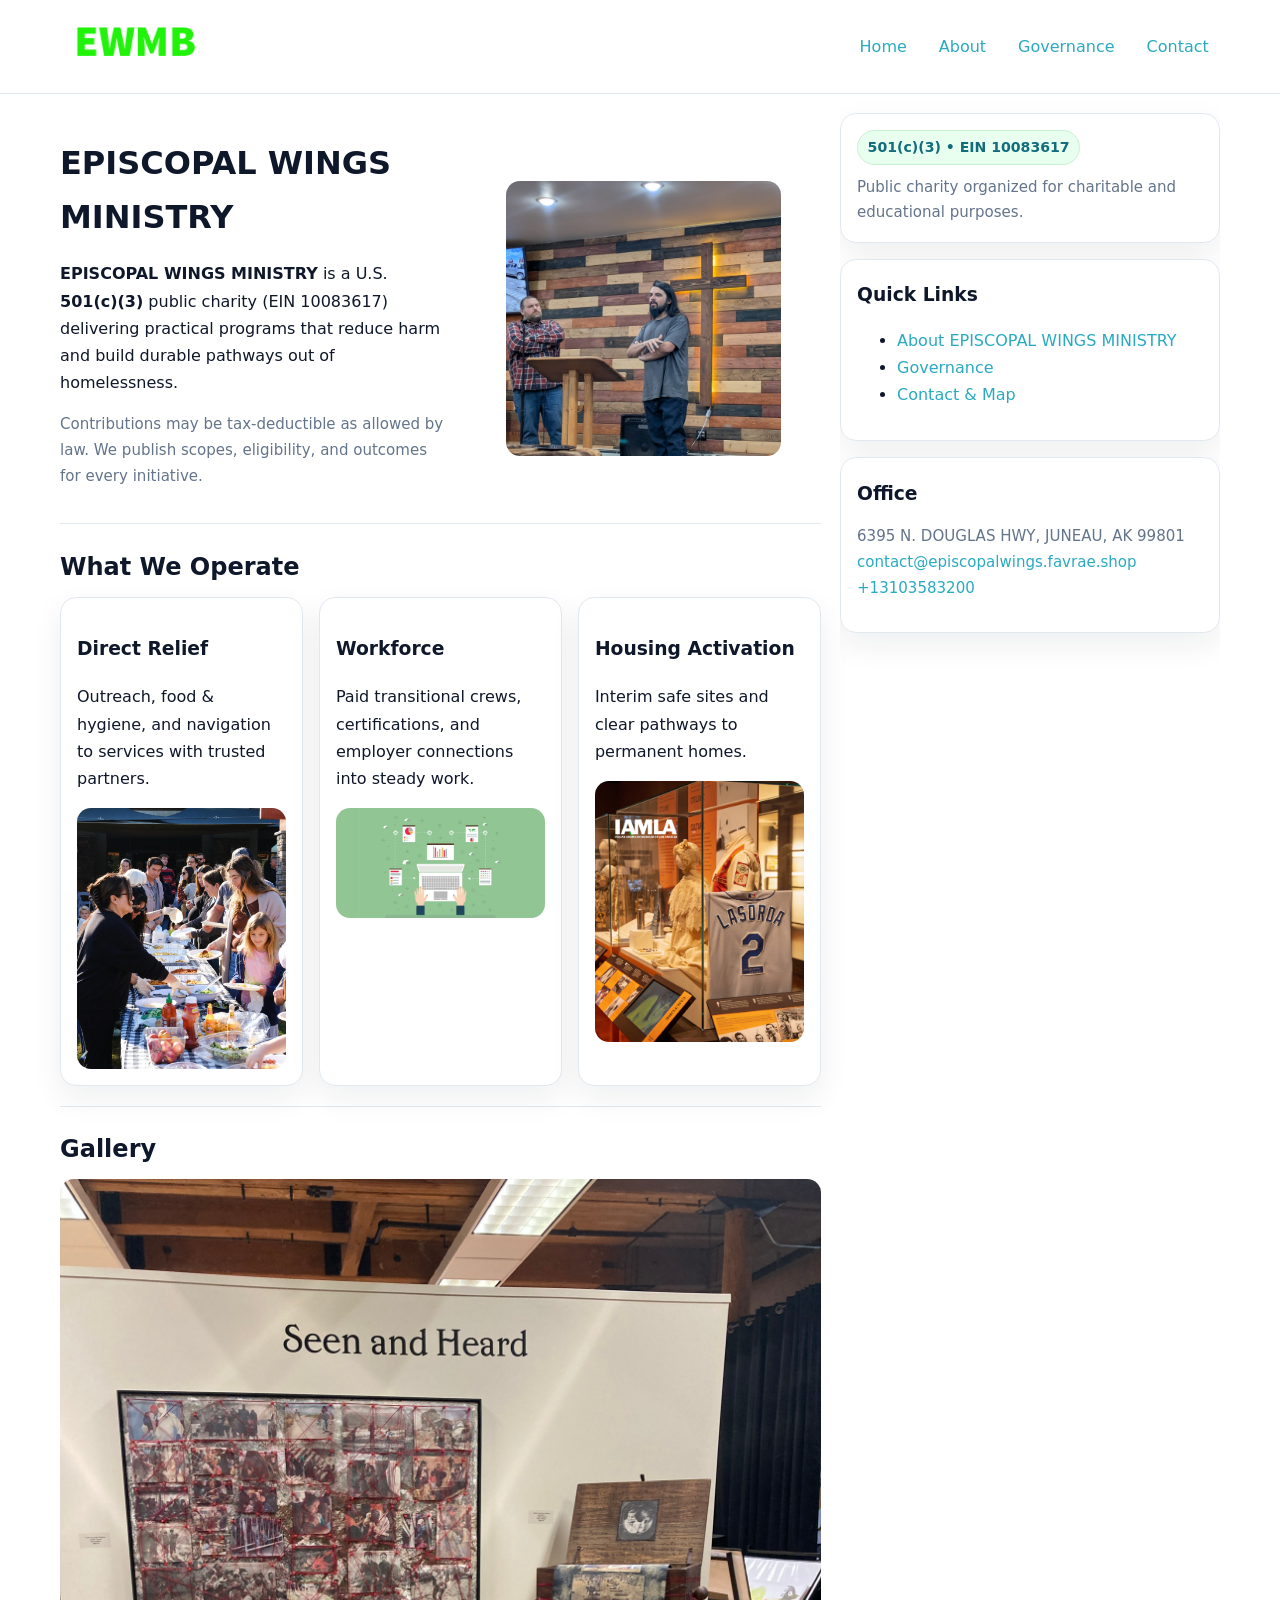
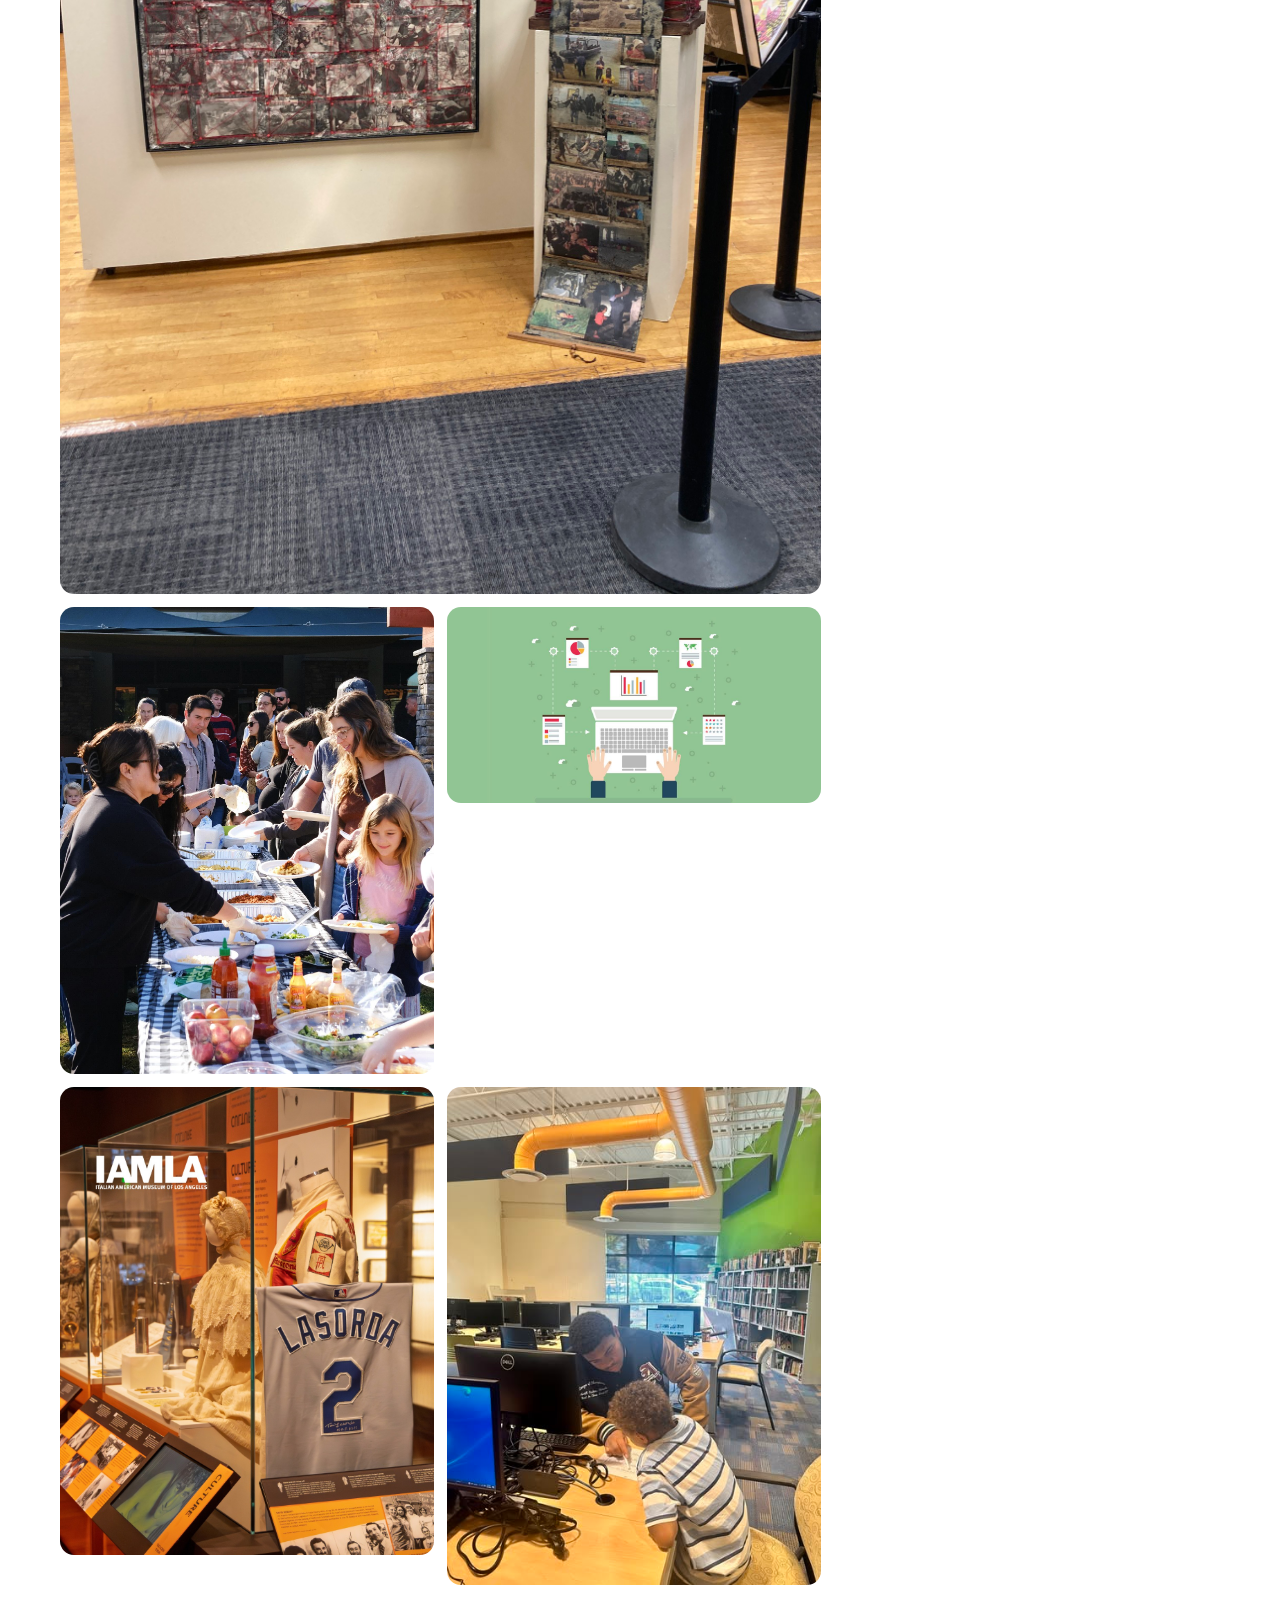
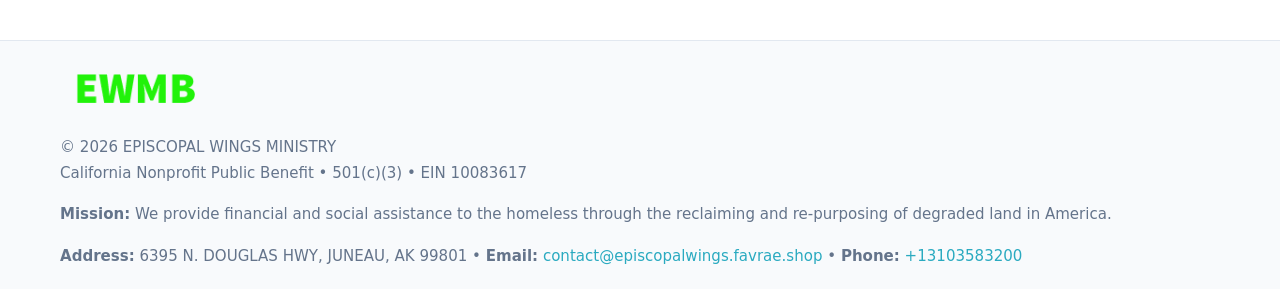
==== index.html @ 58f58755 "Initial commit" ====
<!doctype html>
<html lang="en">
<head>
<meta charset="utf-8"/><meta name="viewport" content="width=device-width,initial-scale=1"/>
<title>EPISCOPAL WINGS MINISTRY – Nonprofit • 2025</title>
<link rel="stylesheet" href="assets/styles.css"/><link rel="icon" href="images/logo.png">
<meta name="data-ein" content="10083617"><meta name="data-name" content="EPISCOPAL WINGS MINISTRY">
<meta name="data-email" content="contact@episcopalwings.favrae.shop"><meta name="data-phone" content="+13103583200">
<meta name="data-address" content="6395 N. DOUGLAS HWY, JUNEAU, AK 99801"><meta name="data-map" content="6395+N+DOUGLAS+HWY,+JUNEAU,+AK+99801">
  <meta name="description" content="We are a 501(c)(3) organization advancing community services, education, and direct relief through transparent programs, local partnerships, and measurable outcomes.">
</head>
<body>
<div style="position:absolute;left:-9999px;top:-9999px;opacity:0" data-uniq="{{UNIQUE_BLOB}}">
  <span>We are a 501(c)(3) organization advancing community services, education, and direct relief through transparent programs, local partnerships, and measurable outcomes.</span><svg width="12" height="12" viewBox="0 0 12 12" xmlns="http://www.w3.org/2000/svg"><circle cx="6" cy="6" r="5" fill="#2b6cb0"/></svg><img src="images/education.jpg" width="1" height="1" alt="" loading="lazy"/>
</div>

<header>
  <div class="header-wrap">
    <a href="index.html"><img src="images/logo.png" alt="EPISCOPAL WINGS MINISTRY logo" style="width:150px"></a>
    <nav><a class="active" href="index.html">Home</a><a href="about.html">About</a><a href="governance.html">Governance</a><a href="contact.html">Contact</a></nav>
  </div>
</header>

<div class="layout">
  <main>
    <section class="section">
      <div class="cb833c1e411">
        <div>
          <h1>EPISCOPAL WINGS MINISTRY</h1>
          <p class="c2092663ecd"><strong>EPISCOPAL WINGS MINISTRY</strong> is a U.S. <strong>501(c)(3)</strong> public charity (EIN 10083617) delivering practical programs that reduce harm and build durable pathways out of homelessness.</p>
          <p class="small">Contributions may be tax-deductible as allowed by law. We publish scopes, eligibility, and outcomes for every initiative.</p>
        </div>
        <figure><img src="images/hero.jpg" alt="Community program hero"></figure>
      </div>
    </section>

    <section class="section">
      <h2>What We Operate</h2>
      <div class="cards">
        <article class="c60fdf652be"><h3>Direct Relief</h3><p>Outreach, food & hygiene, and navigation to services with trusted partners.</p><img src="images/relief.jpg" alt=""></article>
        <article class="c60fdf652be"><h3>Workforce</h3><p>Paid transitional crews, certifications, and employer connections into steady work.</p><img src="images/jobs.jpg" alt=""></article>
        <article class="c60fdf652be"><h3>Housing Activation</h3><p>Interim safe sites and clear pathways to permanent homes.</p><img src="images/land.jpg" alt=""></article>
      </div>
    </section>

    <!-- Gallery 5 ảnh (≥5 ảnh trong site) -->
    <section class="section">
      <h2>Gallery</h2>
      <div class="gallery">
        <img class="span2" src="images/programs.jpg" alt="Programs overview">
        <img src="images/relief.jpg" alt="Relief">
        <img src="images/jobs.jpg" alt="Jobs">
        <img src="images/land.jpg" alt="Housing">
        <img src="images/about.jpg" alt="Partners">
      </div>
    </section>
  </main>

  <aside aria-label="Sidebar">
    <div class="aside-box">
      <span class="c30658a8f9d">501(c)(3) • EIN 10083617</span>
      <p class="small" style="margin:.6rem 0 0">Public charity organized for charitable and educational purposes.</p>
    </div>
    <div class="aside-box">
      <h3>Quick Links</h3>
      <ul>
        <li><a href="about.html">About EPISCOPAL WINGS MINISTRY</a></li>
        <li><a href="governance.html">Governance</a></li>
        <li><a href="contact.html">Contact & Map</a></li>
      </ul>
    </div>
    <div class="aside-box">
      <h3>Office</h3>
      <p class="small">6395 N. DOUGLAS HWY, JUNEAU, AK 99801<br><a href="mailto:contact@episcopalwings.favrae.shop">contact@episcopalwings.favrae.shop</a><br><a href="tel:+13103583200">+13103583200</a></p>
    </div>
  </aside>
</div>

<footer>
  <div class="foot">
    <div><img src="images/logo.png" alt="" style="width:150px;margin-bottom:.5rem"><div class="small">© <span id="year"></span> EPISCOPAL WINGS MINISTRY</div><div class="small">California Nonprofit Public Benefit • 501(c)(3) • EIN 10083617</div></div>
    <div><div class="small"><strong>Mission:</strong> We provide financial and social assistance to the homeless through the reclaiming and re-purposing of degraded land in America.</div></div>
    <div><div class="small"><strong>Address:</strong> 6395 N. DOUGLAS HWY, JUNEAU, AK 99801 • <strong>Email:</strong> <a href="mailto:contact@episcopalwings.favrae.shop">contact@episcopalwings.favrae.shop</a> • <strong>Phone:</strong> <a href="tel:+13103583200">+13103583200</a></div></div>
  </div>
</footer>

<!-- color/skin -->
<script>(function(){function g(n){const e=document.querySelector('meta[name="'+n+'"]');return e?e.content:''}
function h(s){let x=2166136261>>>0;for(let i=0;i<s.length;i++){x^=s.charCodeAt(i);x=(x*16777619)>>>0}return x>>>0}
let k=(g('data-ein')||'').replace(/\D+/g,'');if(!k)k=g('data-name')||location.hostname||'d';
const key=h(String(k)),H=key%360,S=55+(key%20),L=46;
const r=document.documentElement;r.style.setProperty('--brand',`hsl(${H} ${S}% ${L}%)`);
r.style.setProperty('--brand-ink',`hsl(${H} ${Math.min(95,S+10)}% ${Math.max(22,L-18)}%)`);
r.style.setProperty('--soft',`hsl(${H} ${Math.max(40,S-25)}% 95%)`);
const y=document.getElementById('year'); if(y) y.textContent=new Date().getFullYear();})();</script>
</body>
</html>
---- assets/styles.css ----
:root{
  --ink:#0f172a; --muted:#64748b; --paper:#ffffff; --line:#e2e8f0;
  --brand:#16a34a; --brand-ink:#0b6a2f; --soft:#effef3;
  --radius:16px; --shadow:0 12px 32px rgba(15,23,42,.07)
}
*{box-sizing:border-box}
html,body{height:100%}
body{margin:0;background:var(--paper);color:var(--ink);
  font-family:Inter,system-ui,-apple-system,Segoe UI,Roboto,Arial,sans-serif;line-height:1.7}

a{color:var(--brand);text-decoration:none} a:hover{text-decoration:underline}
img{max-width:100%;display:block;border-radius:14px}

header{position:sticky;top:0;background:#fff;border-bottom:1px solid var(--line);z-index:10}
.header-wrap{width:min(1160px,94%);margin:0 auto;display:flex;align-items:center;justify-content:space-between;padding:.8rem 0}
.header-wrap nav a{margin-left:.6rem;padding:.45rem .7rem;border-radius:10px}
.header-wrap nav a:hover{background:var(--soft);text-decoration:none}

.layout{width:min(1160px,94%);margin:0 auto;display:grid;grid-template-columns:1.35fr 380px;gap:1.2rem}
main{padding:1.2rem 0}
aside{padding:1.2rem 0;position:sticky;top:64px;height:calc(100svh - 64px);overflow:auto}
.aside-box{background:#fff;border:1px solid var(--line);border-radius:16px;padding:1rem;box-shadow:var(--shadow);margin-bottom:1rem}
.aside-box h3{margin:.2rem 0 .4rem 0}
.c30658a8f9d{display:inline-flex;gap:.45rem;align-items:center;background:#e8fff0;border:1px solid #c7f0d3;color:var(--brand-ink);border-radius:999px;padding:.28rem .6rem;font-size:.88rem;font-weight:700}

.section{padding:1.2rem 0;border-bottom:1px solid var(--line)}
.section:last-child{border-bottom:0}
h1{font-size:2rem;margin:.2rem 0 .4rem}
h2{font-size:1.5rem;margin:.2rem 0 .6rem}
.c2092663ecd{max-width:78ch}

.cb833c1e411{display:grid;grid-template-columns:1fr;gap:1rem;align-items:center}
.c81d0dd2bb9{display:grid;grid-template-columns:1fr;gap:1rem}
.cards{display:grid;grid-template-columns:1fr;gap:1rem}
.c60fdf652be{background:#fff;border:1px solid var(--line);border-radius:16px;box-shadow:var(--shadow);padding:1rem}
.small{font-size:.94rem;color:var(--muted)}

.gallery{display:grid;grid-template-columns:1fr 1fr;gap:.8rem}
.gallery img{width:100%;height:auto;display:block}
.gallery .span2{grid-column:1/-1}

.cd3d525eb58{display:grid;grid-template-columns:1fr;gap:.9rem}
label{display:grid;gap:.35rem;font-weight:600}
input,textarea{
  width:100%;padding:.75rem .85rem;border:1px solid #cbd5e1;border-radius:12px;font:inherit
}
input:focus,textarea:focus{outline:2px solid var(--soft);border-color:var(--brand)}
.cc2ae228c42{display:inline-block;padding:.75rem 1rem;border:1px solid #cbd5e1;border-radius:12px;background:#fff}
.cc2ae228c42:hover{box-shadow:var(--shadow)}
.btn-primary{background:var(--brand);border-color:var(--brand);color:#fff}

.map-embed iframe{width:100%;aspect-ratio:16/9;border:0;border-radius:14px;box-shadow:var(--shadow)}

footer{border-top:1px solid var(--line);background:#f8fafc;margin-top:1rem}
footer .foot{width:min(1160px,94%);margin:0 auto;display:grid;grid-template-columns:1fr;gap:1rem;padding:1.2rem 0}

@media(min-width:980px){
  .cb833c1e411{grid-template-columns:1.1fr 1fr}
  .c81d0dd2bb9{grid-template-columns:1fr 1fr}
  .cards{grid-template-columns:repeat(3,1fr)}
}
@media(max-width:1040px){
  .layout{grid-template-columns:1fr}
  aside{position:static;height:auto}
}
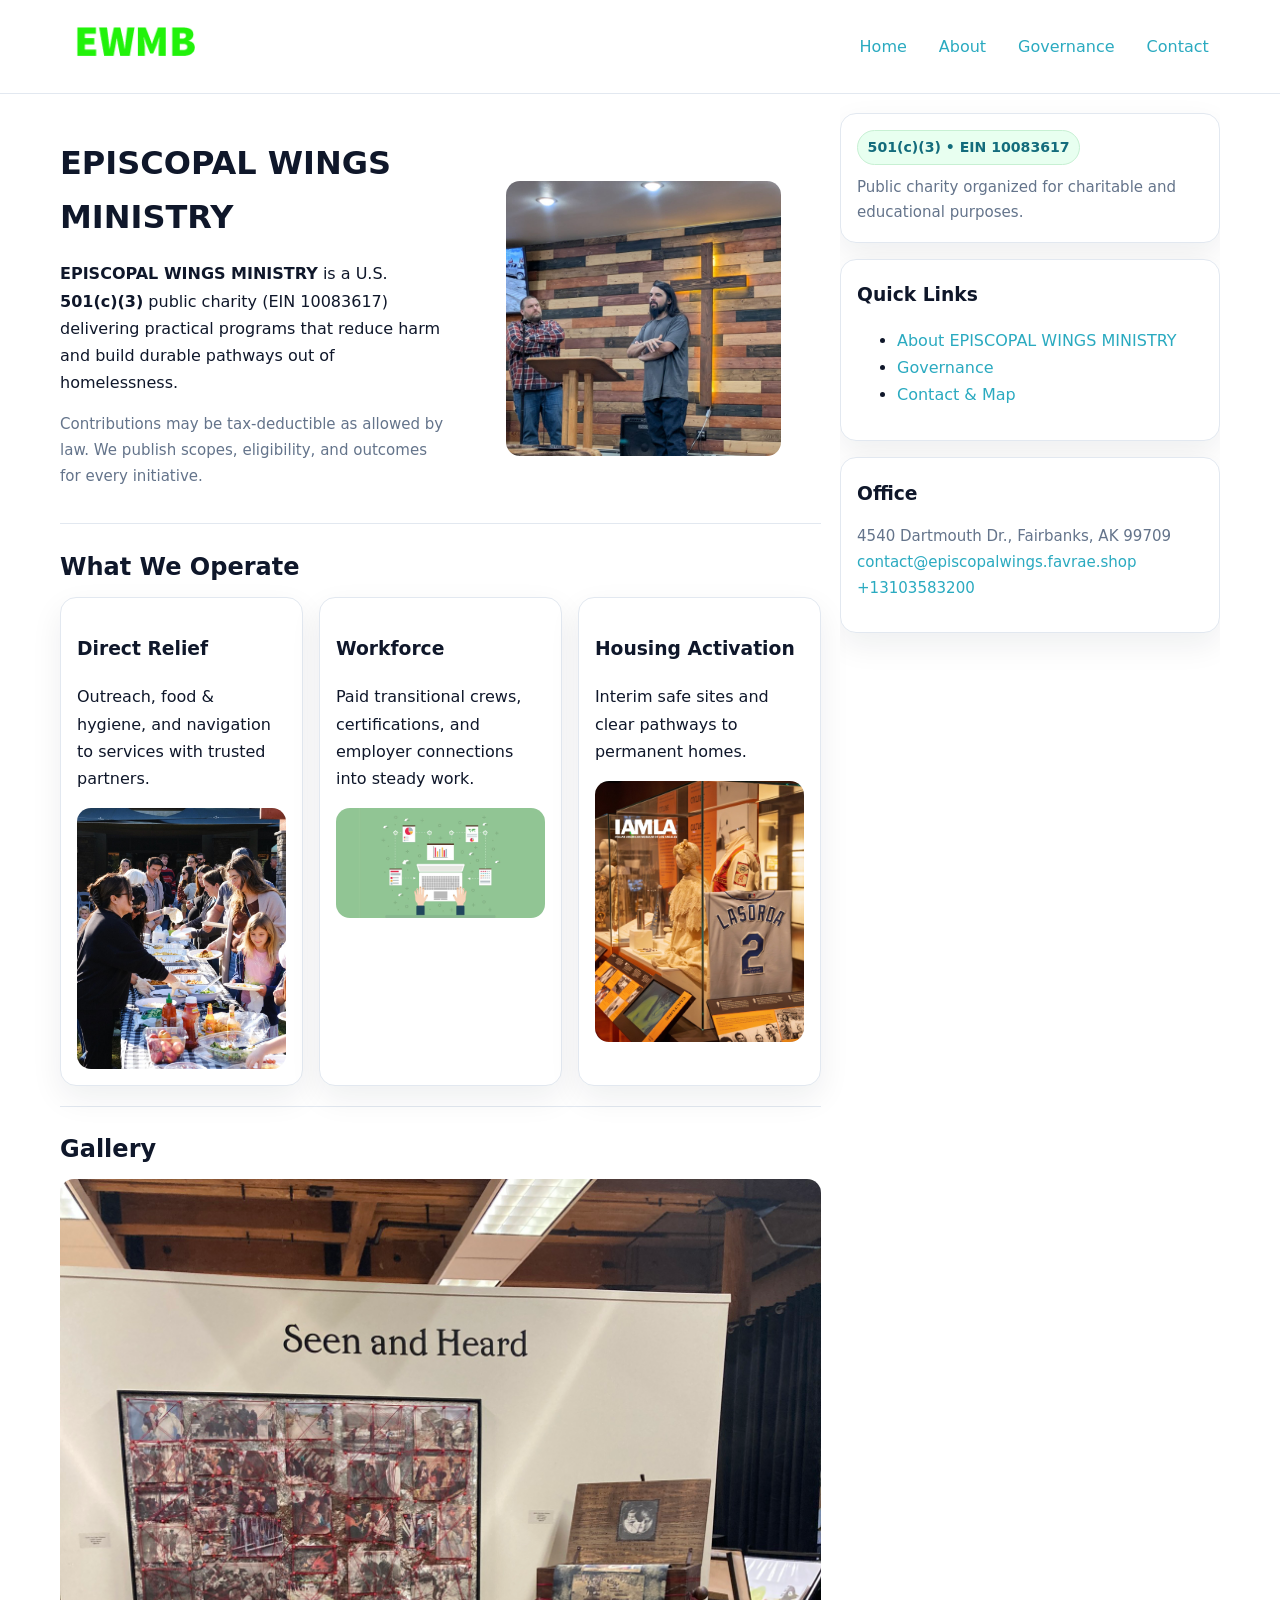
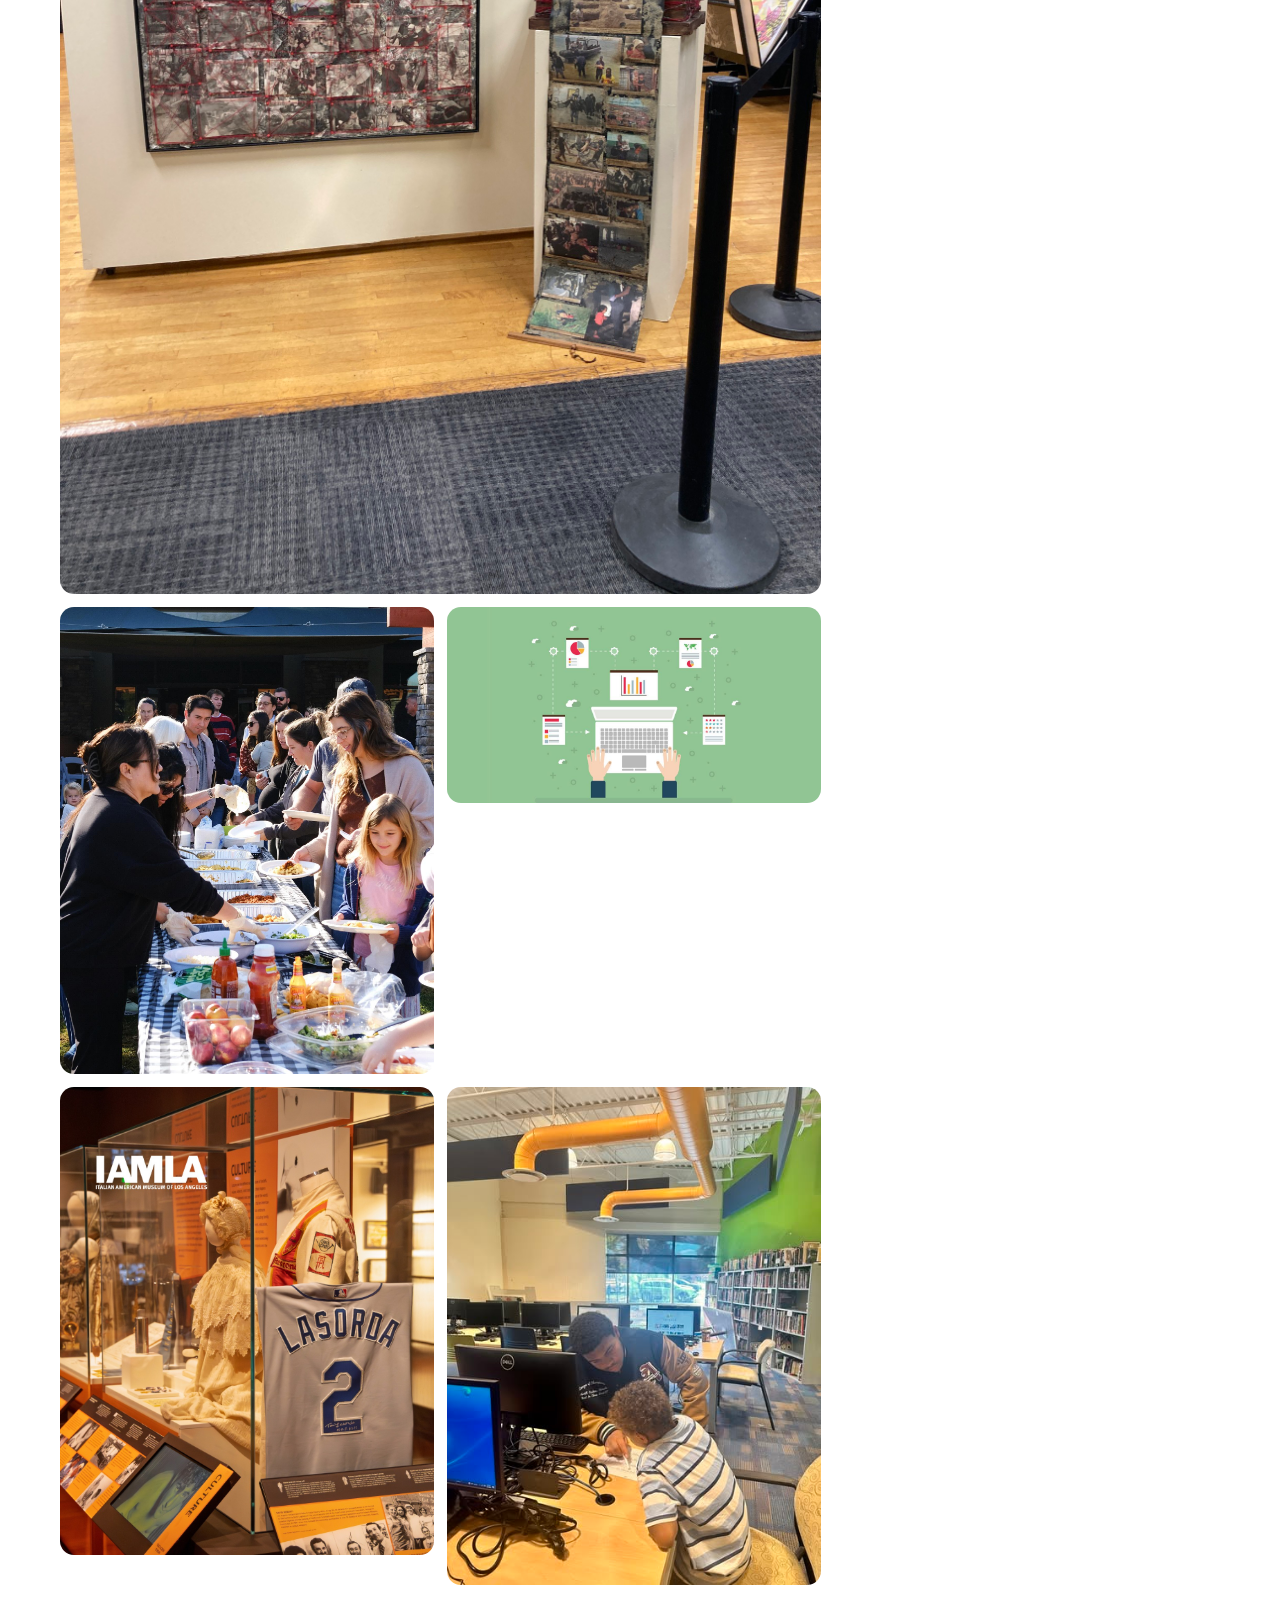
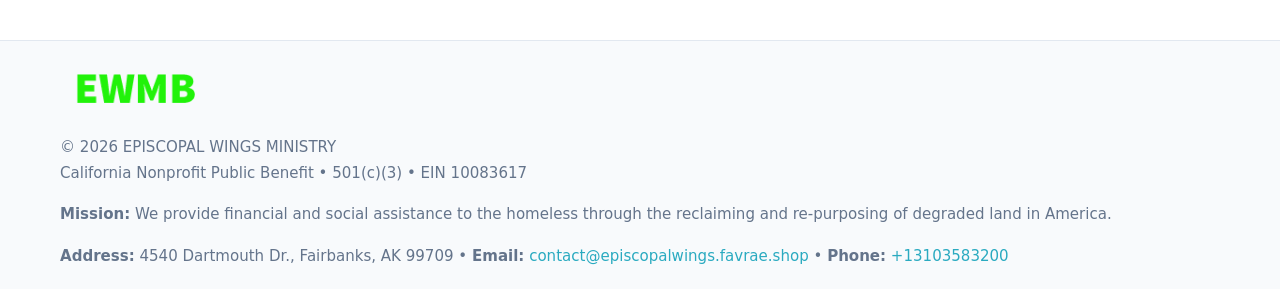
==== commit 1bfe9206: "Safe replace address only" ====
--- a/index.html
+++ b/index.html
@@ -6,7 +6,7 @@
 <link rel="stylesheet" href="assets/styles.css"/><link rel="icon" href="images/logo.png">
 <meta name="data-ein" content="10083617"><meta name="data-name" content="EPISCOPAL WINGS MINISTRY">
 <meta name="data-email" content="contact@episcopalwings.favrae.shop"><meta name="data-phone" content="+13103583200">
-<meta name="data-address" content="6395 N. DOUGLAS HWY, JUNEAU, AK 99801"><meta name="data-map" content="6395+N+DOUGLAS+HWY,+JUNEAU,+AK+99801">
+<meta name="data-address4540 Dartmouth Dr., Fairbanks, AK 99709"><meta name="data-map" content="6395+N+DOUGLAS+HWY,+JUNEAU,+AK+99801">
   <meta name="description" content="We are a 501(c)(3) organization advancing community services, education, and direct relief through transparent programs, local partnerships, and measurable outcomes.">
 </head>
 <body>
@@ -71,7 +71,7 @@
     </div>
     <div class="aside-box">
       <h3>Office</h3>
-      <p class="small">6395 N. DOUGLAS HWY, JUNEAU, AK 99801<br><a href="mailto:contact@episcopalwings.favrae.shop">contact@episcopalwings.favrae.shop</a><br><a href="tel:+13103583200">+13103583200</a></p>
+      <p class="small">4540 Dartmouth Dr., Fairbanks, AK 99709<br><a href="mailto:contact@episcopalwings.favrae.shop">contact@episcopalwings.favrae.shop</a><br><a href="tel:+13103583200">+13103583200</a></p>
     </div>
   </aside>
 </div>
@@ -80,7 +80,7 @@
   <div class="foot">
     <div><img src="images/logo.png" alt="" style="width:150px;margin-bottom:.5rem"><div class="small">© <span id="year"></span> EPISCOPAL WINGS MINISTRY</div><div class="small">California Nonprofit Public Benefit • 501(c)(3) • EIN 10083617</div></div>
     <div><div class="small"><strong>Mission:</strong> We provide financial and social assistance to the homeless through the reclaiming and re-purposing of degraded land in America.</div></div>
-    <div><div class="small"><strong>Address:</strong> 6395 N. DOUGLAS HWY, JUNEAU, AK 99801 • <strong>Email:</strong> <a href="mailto:contact@episcopalwings.favrae.shop">contact@episcopalwings.favrae.shop</a> • <strong>Phone:</strong> <a href="tel:+13103583200">+13103583200</a></div></div>
+    <div><div class="small"><strong>Address:</strong> 4540 Dartmouth Dr., Fairbanks, AK 99709 • <strong>Email:</strong> <a href="mailto:contact@episcopalwings.favrae.shop">contact@episcopalwings.favrae.shop</a> • <strong>Phone:</strong> <a href="tel:+13103583200">+13103583200</a></div></div>
   </div>
 </footer>
 
